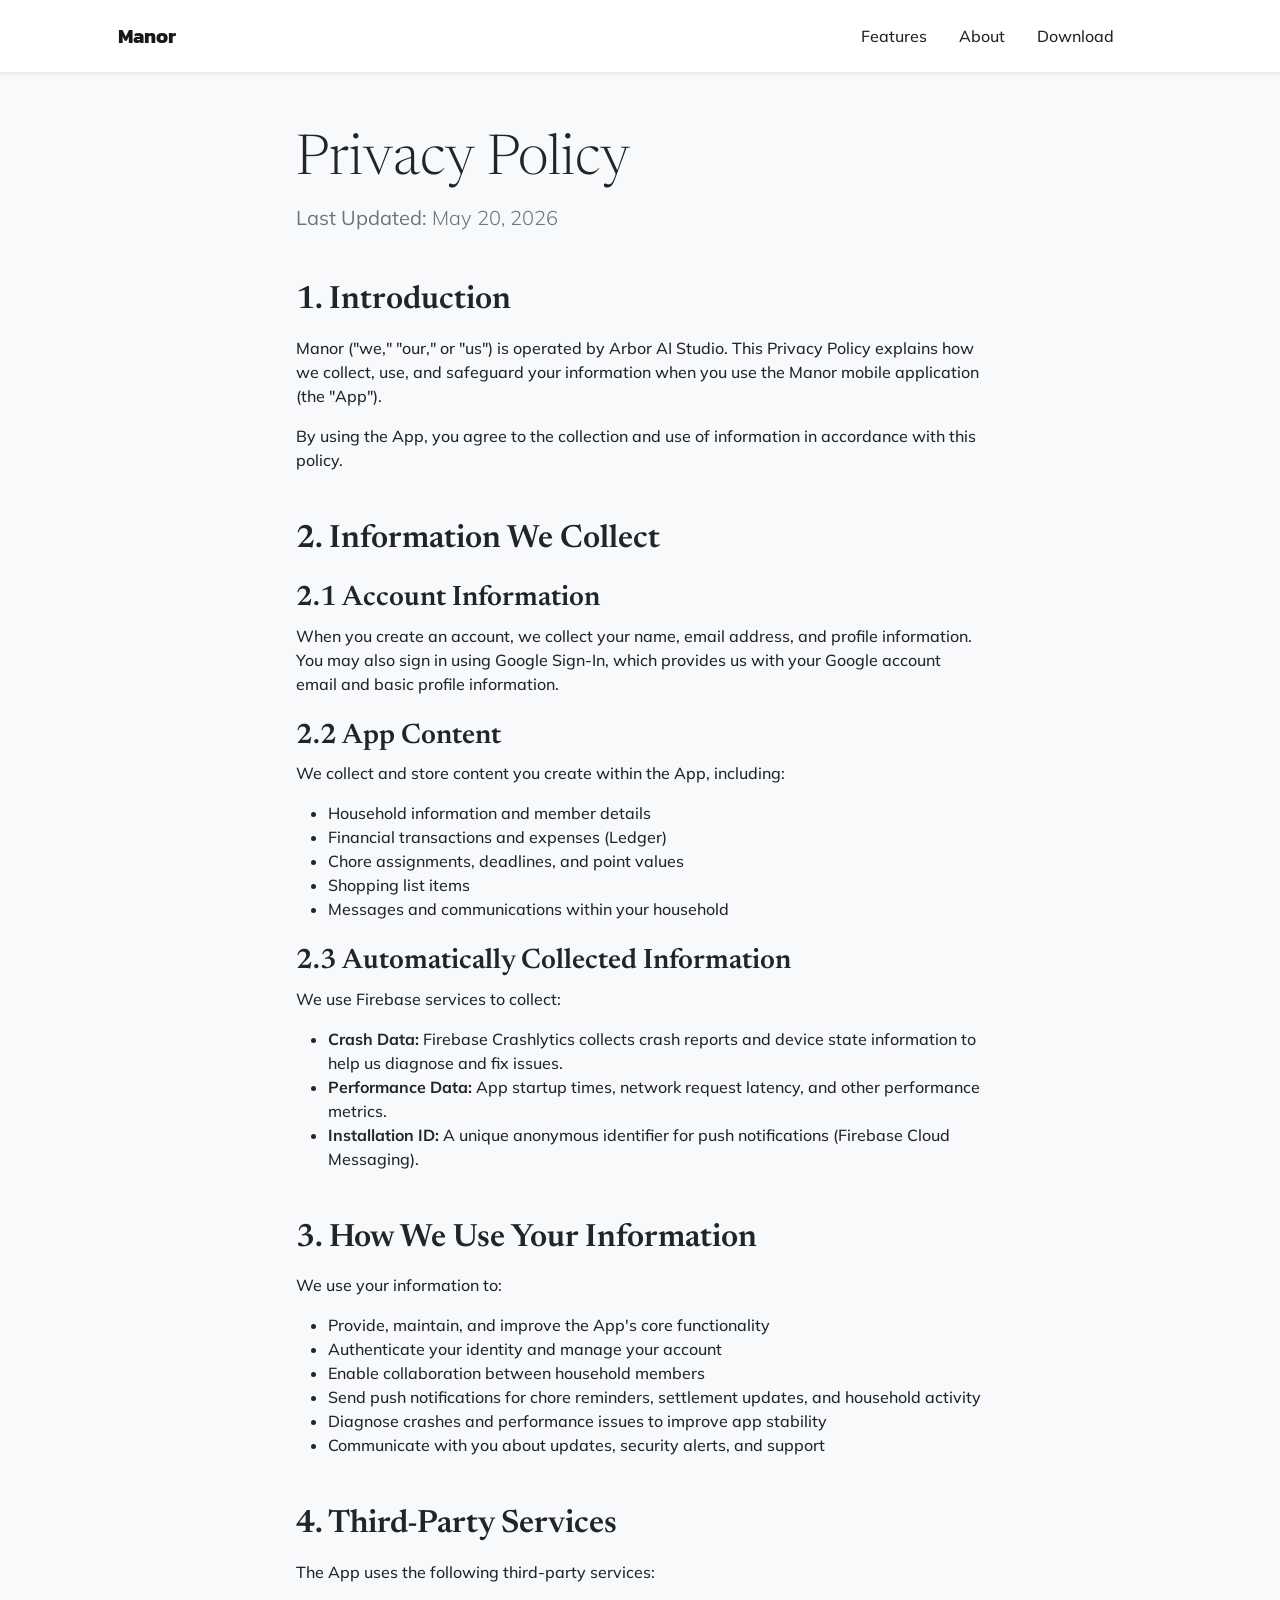
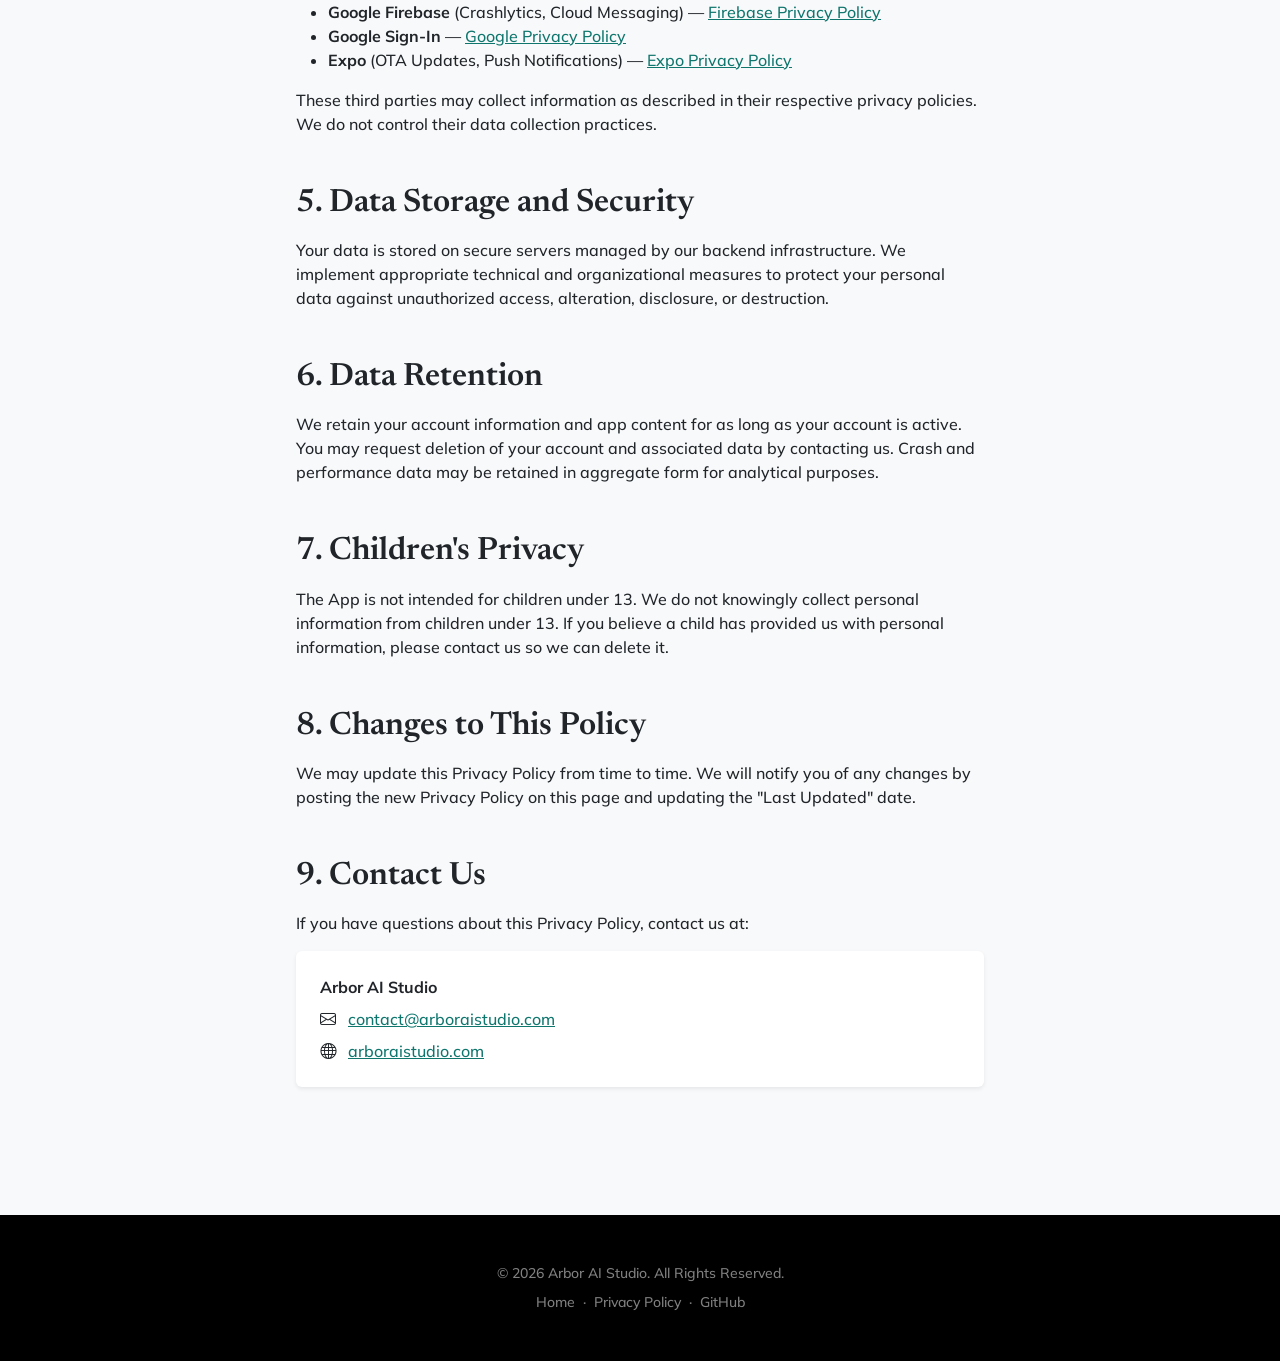
==== privacy/index.html @ 0c05786f "deploy: dc35b5a832e9d84a0e9751e6c43b6b74a2e4d903 arboraistudio/code-manor-home@dc35b5a832e9d84a0e975" ====
<!DOCTYPE html>
<html lang="en">
    <head>
        <meta charset="utf-8" />
        <meta name="viewport" content="width=device-width, initial-scale=1, shrink-to-fit=no" />
        <meta name="description" content="Privacy Policy for Manor — Manage Shared Living" />
        <meta name="author" content="Arbor AI Studio" />
        <title>Privacy Policy — Manor</title>
        <link rel="icon" type="image/x-icon" href="../assets/favicon.ico" />
        <!-- Bootstrap icons-->
        <link href="https://cdn.jsdelivr.net/npm/bootstrap-icons@1.5.0/font/bootstrap-icons.css" rel="stylesheet" />
        <!-- Google fonts-->
        <link rel="preconnect" href="https://fonts.gstatic.com" />
        <link href="https://fonts.googleapis.com/css2?family=Newsreader:ital,wght@0,600;1,600&amp;display=swap" rel="stylesheet" />
        <link href="https://fonts.googleapis.com/css2?family=Mulish:ital,wght@0,300;0,500;0,600;0,700;1,300;1,500;1,600;1,700&amp;display=swap" rel="stylesheet" />
        <link href="https://fonts.googleapis.com/css2?family=Kanit:ital,wght@0,400;1,400&amp;display=swap" rel="stylesheet" />
        <!-- Core theme CSS (includes Bootstrap)-->
        <link href="../css/styles.css" rel="stylesheet" />
    </head>
    <body class="bg-light">
        <!-- Navigation-->
        <nav class="navbar navbar-expand-lg navbar-light fixed-top shadow-sm" id="mainNav">
            <div class="container px-5">
                <a class="navbar-brand fw-bold" href="../">Manor</a>
                <button class="navbar-toggler" type="button" data-bs-toggle="collapse" data-bs-target="#navbarResponsive" aria-controls="navbarResponsive" aria-expanded="false" aria-label="Toggle navigation">
                    Menu
                    <i class="bi-list"></i>
                </button>
                <div class="collapse navbar-collapse" id="navbarResponsive">
                    <ul class="navbar-nav ms-auto me-4 my-3 my-lg-0">
                        <li class="nav-item"><a class="nav-link me-lg-3" href="../#features">Features</a></li>
                        <li class="nav-item"><a class="nav-link me-lg-3" href="../#about">About</a></li>
                        <li class="nav-item"><a class="nav-link me-lg-3" href="../#download">Download</a></li>
                    </ul>
                </div>
            </div>
        </nav>
        <!-- Privacy Policy Content-->
        <section style="padding-top: 8rem">
            <div class="container px-5">
                <div class="row justify-content-center">
                    <div class="col-lg-8">
                        <h1 class="display-4 mb-2">Privacy Policy</h1>
                        <p class="lead text-muted mb-5">
                            <strong>Last Updated:</strong>
                            May 20, 2026
                        </p>
                        <h2 class="mt-5 mb-3">1. Introduction</h2>
                        <p>Manor ("we," "our," or "us") is operated by Arbor AI Studio. This Privacy Policy explains how we collect, use, and safeguard your information when you use the Manor mobile application (the "App").</p>
                        <p>By using the App, you agree to the collection and use of information in accordance with this policy.</p>
                        <h2 class="mt-5 mb-3">2. Information We Collect</h2>
                        <h3 class="mt-4 mb-2">2.1 Account Information</h3>
                        <p>When you create an account, we collect your name, email address, and profile information. You may also sign in using Google Sign-In, which provides us with your Google account email and basic profile information.</p>
                        <h3 class="mt-4 mb-2">2.2 App Content</h3>
                        <p>We collect and store content you create within the App, including:</p>
                        <ul>
                            <li>Household information and member details</li>
                            <li>Financial transactions and expenses (Ledger)</li>
                            <li>Chore assignments, deadlines, and point values</li>
                            <li>Shopping list items</li>
                            <li>Messages and communications within your household</li>
                        </ul>
                        <h3 class="mt-4 mb-2">2.3 Automatically Collected Information</h3>
                        <p>We use Firebase services to collect:</p>
                        <ul>
                            <li>
                                <strong>Crash Data:</strong>
                                Firebase Crashlytics collects crash reports and device state information to help us diagnose and fix issues.
                            </li>
                            <li>
                                <strong>Performance Data:</strong>
                                App startup times, network request latency, and other performance metrics.
                            </li>
                            <li>
                                <strong>Installation ID:</strong>
                                A unique anonymous identifier for push notifications (Firebase Cloud Messaging).
                            </li>
                        </ul>
                        <h2 class="mt-5 mb-3">3. How We Use Your Information</h2>
                        <p>We use your information to:</p>
                        <ul>
                            <li>Provide, maintain, and improve the App's core functionality</li>
                            <li>Authenticate your identity and manage your account</li>
                            <li>Enable collaboration between household members</li>
                            <li>Send push notifications for chore reminders, settlement updates, and household activity</li>
                            <li>Diagnose crashes and performance issues to improve app stability</li>
                            <li>Communicate with you about updates, security alerts, and support</li>
                        </ul>
                        <h2 class="mt-5 mb-3">4. Third-Party Services</h2>
                        <p>The App uses the following third-party services:</p>
                        <ul>
                            <li>
                                <strong>Google Firebase</strong>
                                (Crashlytics, Cloud Messaging) —
                                <a href="https://firebase.google.com/support/privacy" target="_blank">Firebase Privacy Policy</a>
                            </li>
                            <li>
                                <strong>Google Sign-In</strong>
                                —
                                <a href="https://policies.google.com/privacy" target="_blank">Google Privacy Policy</a>
                            </li>
                            <li>
                                <strong>Expo</strong>
                                (OTA Updates, Push Notifications) —
                                <a href="https://expo.dev/privacy" target="_blank">Expo Privacy Policy</a>
                            </li>
                        </ul>
                        <p>These third parties may collect information as described in their respective privacy policies. We do not control their data collection practices.</p>
                        <h2 class="mt-5 mb-3">5. Data Storage and Security</h2>
                        <p>Your data is stored on secure servers managed by our backend infrastructure. We implement appropriate technical and organizational measures to protect your personal data against unauthorized access, alteration, disclosure, or destruction.</p>
                        <h2 class="mt-5 mb-3">6. Data Retention</h2>
                        <p>We retain your account information and app content for as long as your account is active. You may request deletion of your account and associated data by contacting us. Crash and performance data may be retained in aggregate form for analytical purposes.</p>
                        <h2 class="mt-5 mb-3">7. Children's Privacy</h2>
                        <p>The App is not intended for children under 13. We do not knowingly collect personal information from children under 13. If you believe a child has provided us with personal information, please contact us so we can delete it.</p>
                        <h2 class="mt-5 mb-3">8. Changes to This Policy</h2>
                        <p>We may update this Privacy Policy from time to time. We will notify you of any changes by posting the new Privacy Policy on this page and updating the "Last Updated" date.</p>
                        <h2 class="mt-5 mb-3">9. Contact Us</h2>
                        <p>If you have questions about this Privacy Policy, contact us at:</p>
                        <div class="card border-0 shadow-sm mt-3 mb-5">
                            <div class="card-body p-4">
                                <p class="mb-2"><strong>Arbor AI Studio</strong></p>
                                <p class="mb-2">
                                    <i class="bi-envelope me-2"></i>
                                    <a href="mailto:contact@arboraistudio.com">contact@arboraistudio.com</a>
                                </p>
                                <p class="mb-0">
                                    <i class="bi-globe me-2"></i>
                                    <a href="https://arboraistudio.com" target="_blank">arboraistudio.com</a>
                                </p>
                            </div>
                        </div>
                    </div>
                </div>
            </div>
        </section>
        <!-- Footer-->
        <footer class="bg-black text-center py-5">
            <div class="container px-5">
                <div class="text-white-50 small">
                    <div class="mb-2">&copy; 2026 Arbor AI Studio. All Rights Reserved.</div>
                    <a href="../">Home</a>
                    <span class="mx-1">&middot;</span>
                    <a href="#">Privacy Policy</a>
                    <span class="mx-1">&middot;</span>
                    <a href="https://github.com/arboraistudio/manor-home" target="_blank">GitHub</a>
                </div>
            </div>
        </footer>
        <!-- Bootstrap core JS-->
        <script src="https://cdn.jsdelivr.net/npm/bootstrap@5.2.3/dist/js/bootstrap.bundle.min.js"></script>
        <!-- Core theme JS-->
        <script src="../js/scripts.js"></script>
    </body>
</html>
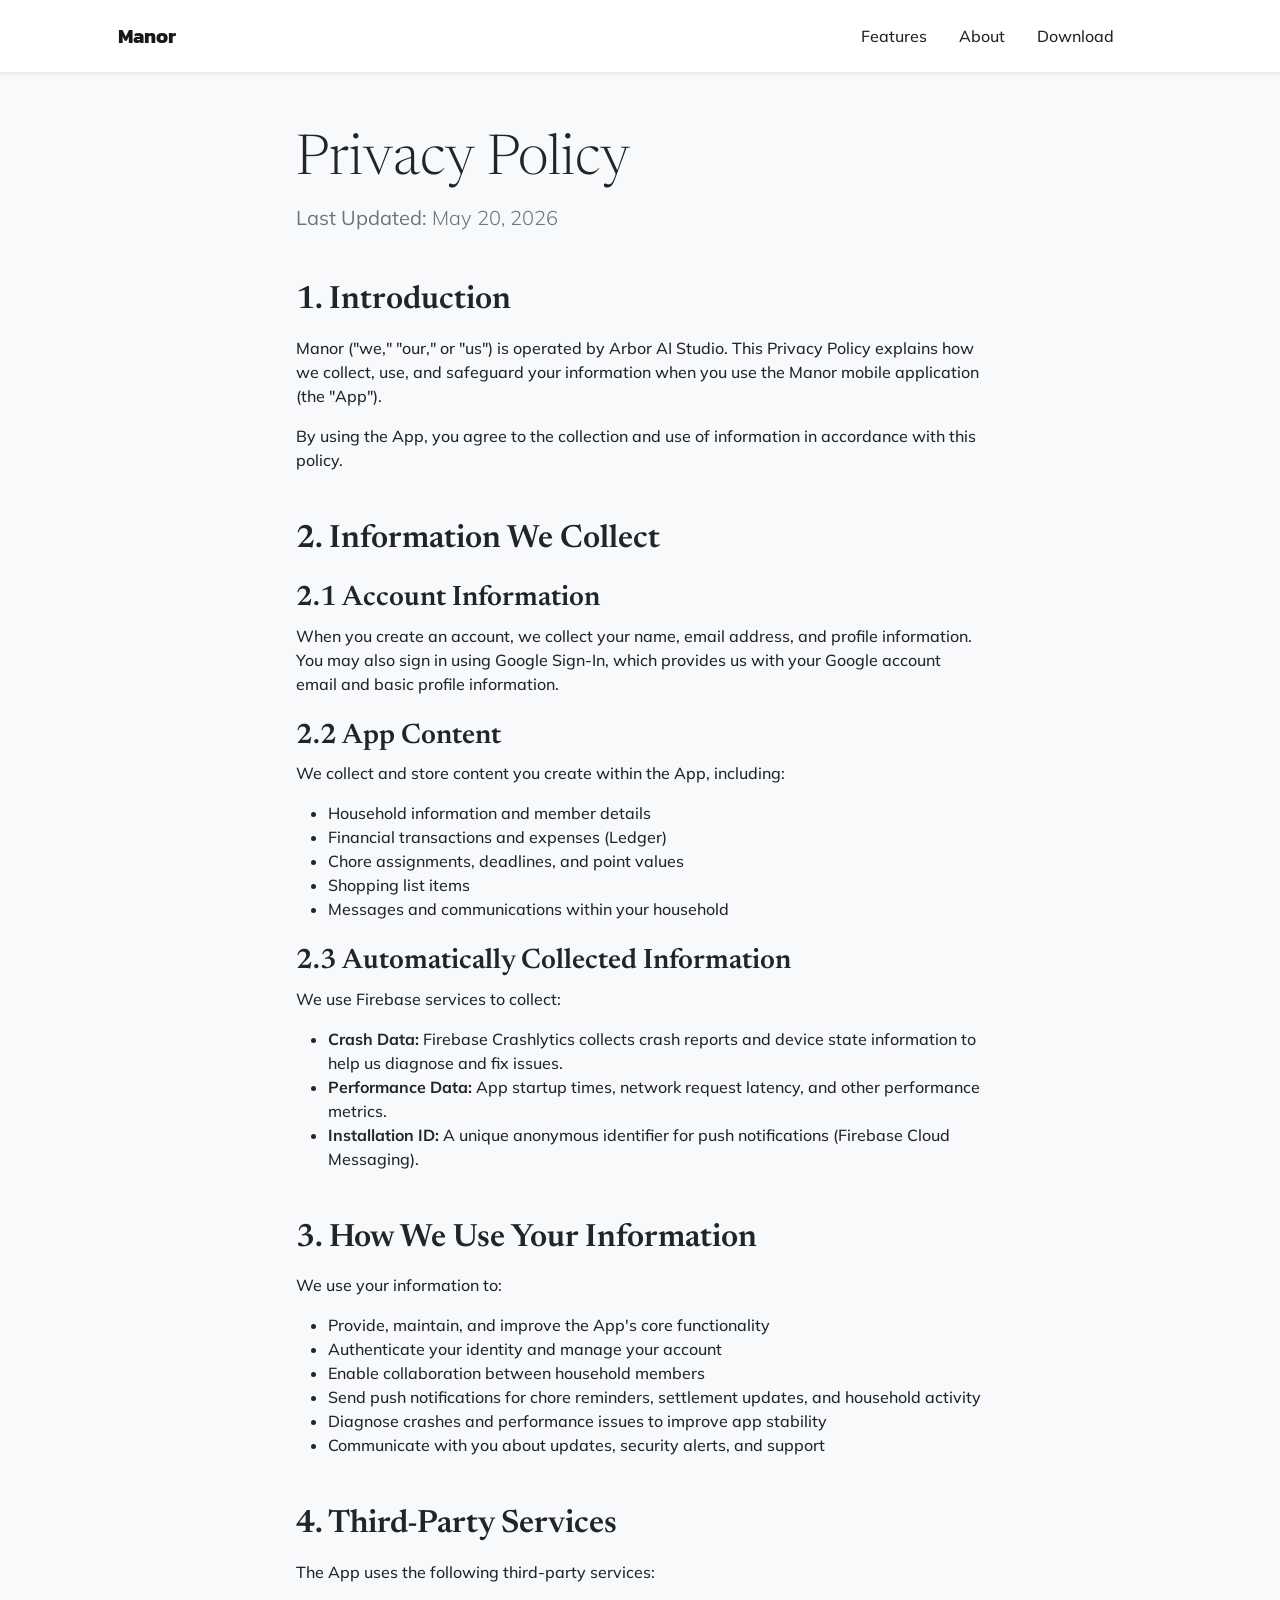
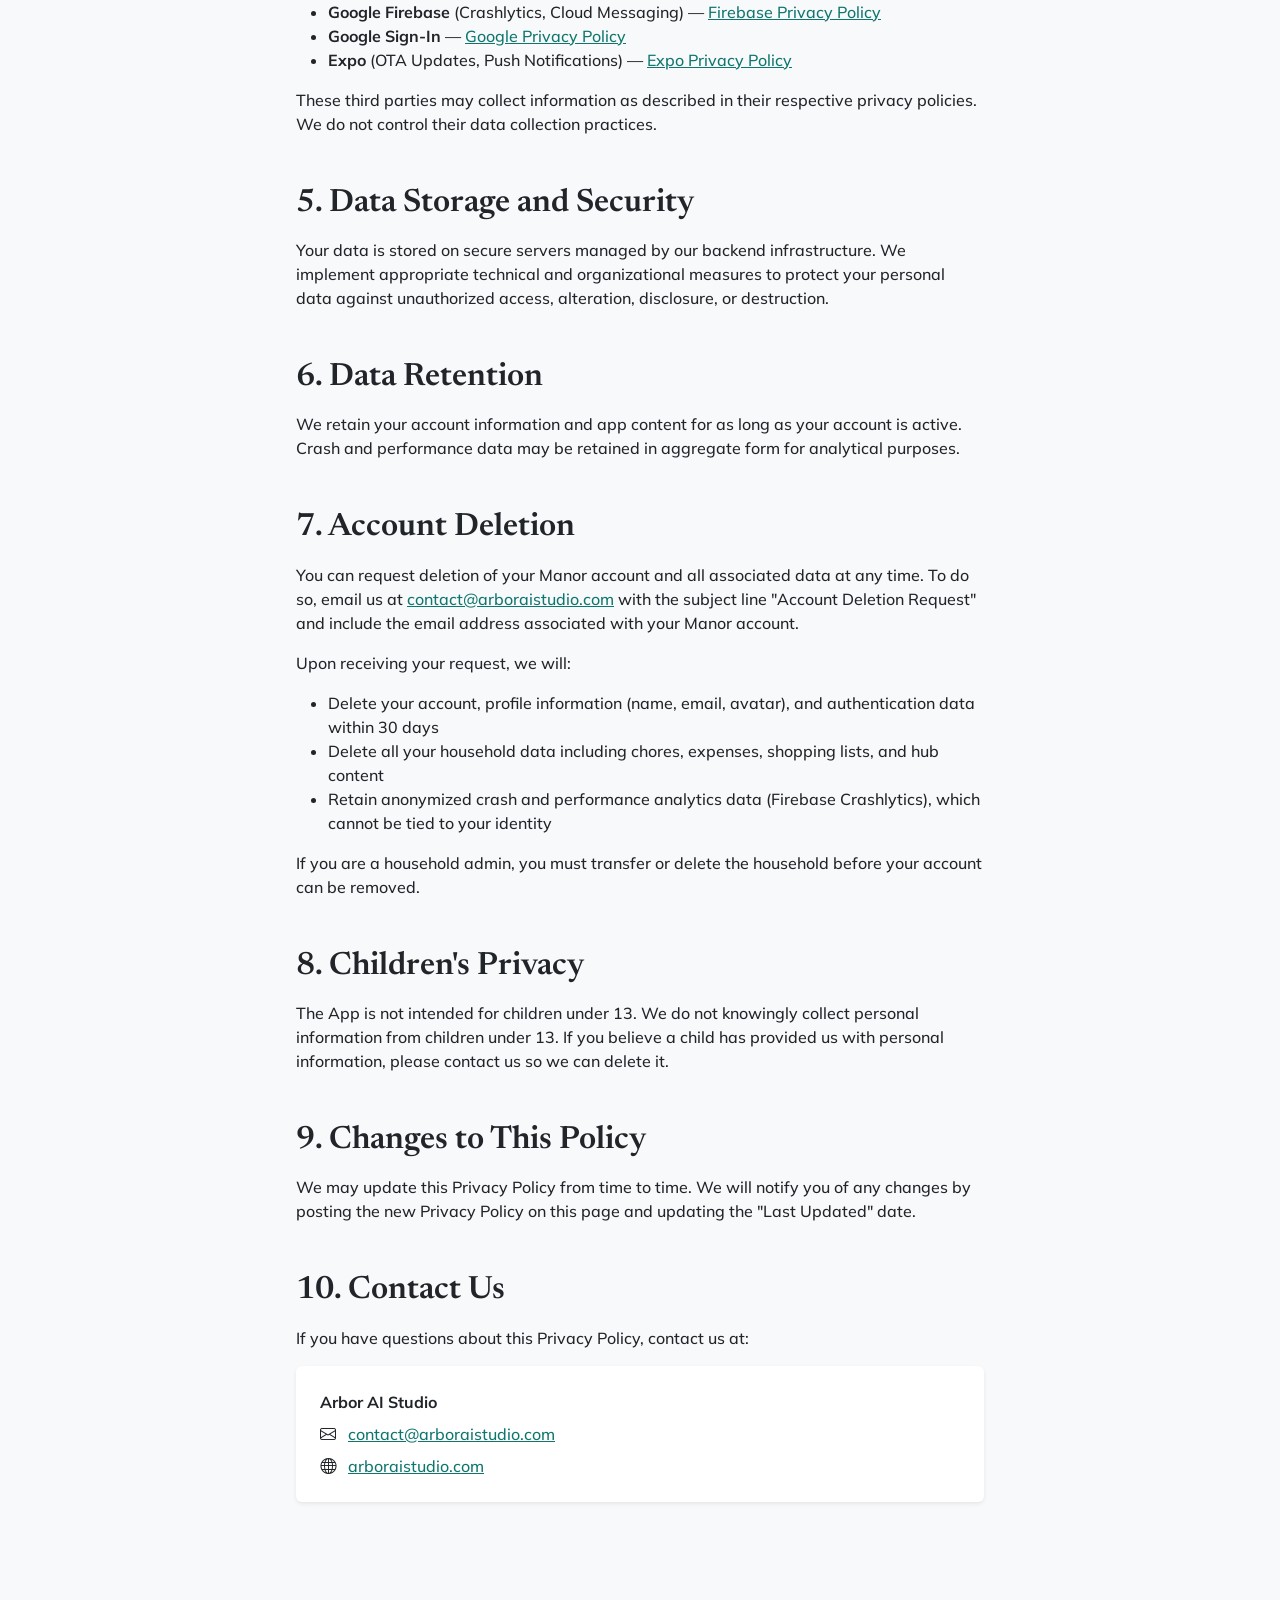
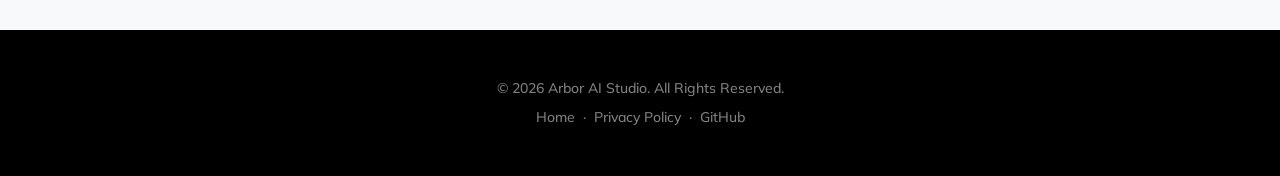
==== commit 7912b536: "deploy: 6ab7d1cbb185887974c7af9cdd8967700ecde049 arboraistudio/code-manor-home@6ab7d1cbb185887974c7a" ====
--- a/privacy/index.html
+++ b/privacy/index.html
@@ -109,12 +109,25 @@
                         <h2 class="mt-5 mb-3">5. Data Storage and Security</h2>
                         <p>Your data is stored on secure servers managed by our backend infrastructure. We implement appropriate technical and organizational measures to protect your personal data against unauthorized access, alteration, disclosure, or destruction.</p>
                         <h2 class="mt-5 mb-3">6. Data Retention</h2>
-                        <p>We retain your account information and app content for as long as your account is active. You may request deletion of your account and associated data by contacting us. Crash and performance data may be retained in aggregate form for analytical purposes.</p>
-                        <h2 class="mt-5 mb-3">7. Children's Privacy</h2>
+                        <p>We retain your account information and app content for as long as your account is active. Crash and performance data may be retained in aggregate form for analytical purposes.</p>
+                        <h2 class="mt-5 mb-3">7. Account Deletion</h2>
+                        <p>
+                            You can request deletion of your Manor account and all associated data at any time. To do so, email us at
+                            <a href="mailto:contact@arboraistudio.com">contact@arboraistudio.com</a>
+                            with the subject line "Account Deletion Request" and include the email address associated with your Manor account.
+                        </p>
+                        <p>Upon receiving your request, we will:</p>
+                        <ul>
+                            <li>Delete your account, profile information (name, email, avatar), and authentication data within 30 days</li>
+                            <li>Delete all your household data including chores, expenses, shopping lists, and hub content</li>
+                            <li>Retain anonymized crash and performance analytics data (Firebase Crashlytics), which cannot be tied to your identity</li>
+                        </ul>
+                        <p>If you are a household admin, you must transfer or delete the household before your account can be removed.</p>
+                        <h2 class="mt-5 mb-3">8. Children's Privacy</h2>
                         <p>The App is not intended for children under 13. We do not knowingly collect personal information from children under 13. If you believe a child has provided us with personal information, please contact us so we can delete it.</p>
-                        <h2 class="mt-5 mb-3">8. Changes to This Policy</h2>
+                        <h2 class="mt-5 mb-3">9. Changes to This Policy</h2>
                         <p>We may update this Privacy Policy from time to time. We will notify you of any changes by posting the new Privacy Policy on this page and updating the "Last Updated" date.</p>
-                        <h2 class="mt-5 mb-3">9. Contact Us</h2>
+                        <h2 class="mt-5 mb-3">10. Contact Us</h2>
                         <p>If you have questions about this Privacy Policy, contact us at:</p>
                         <div class="card border-0 shadow-sm mt-3 mb-5">
                             <div class="card-body p-4">
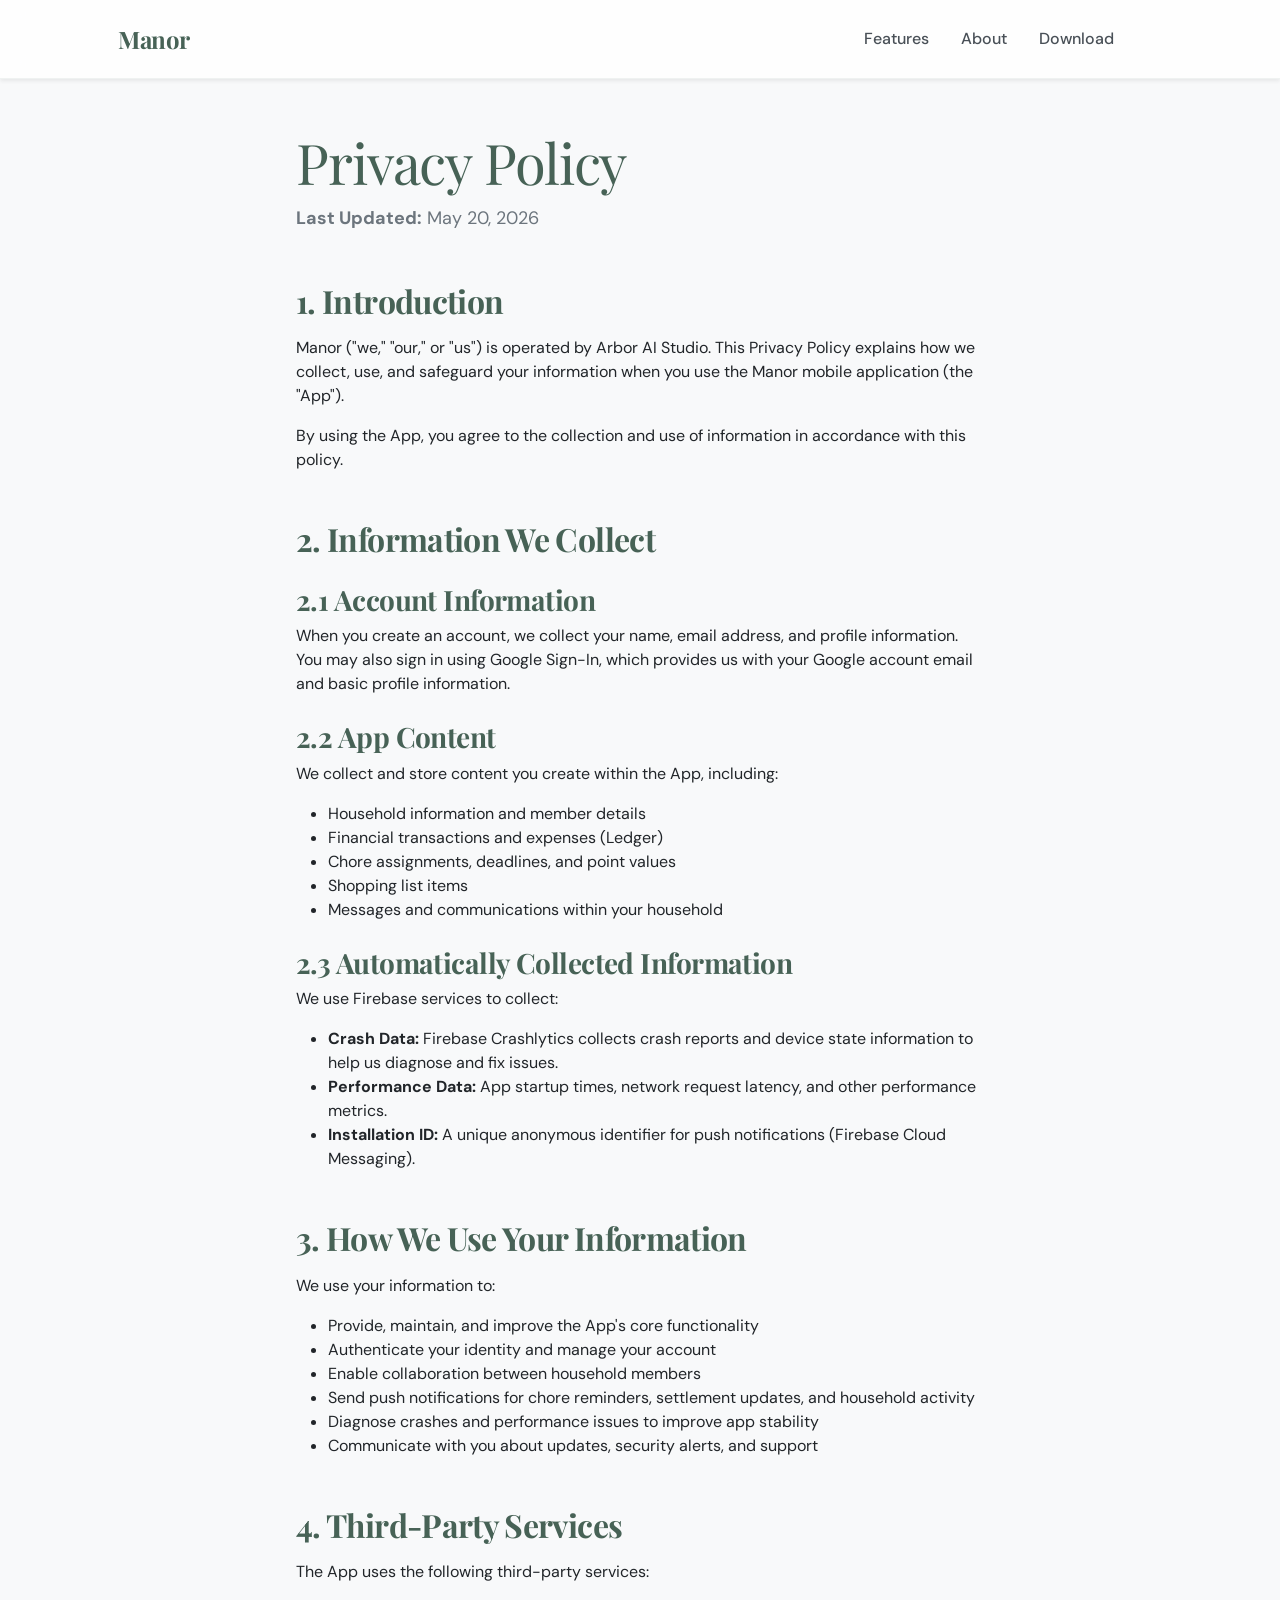
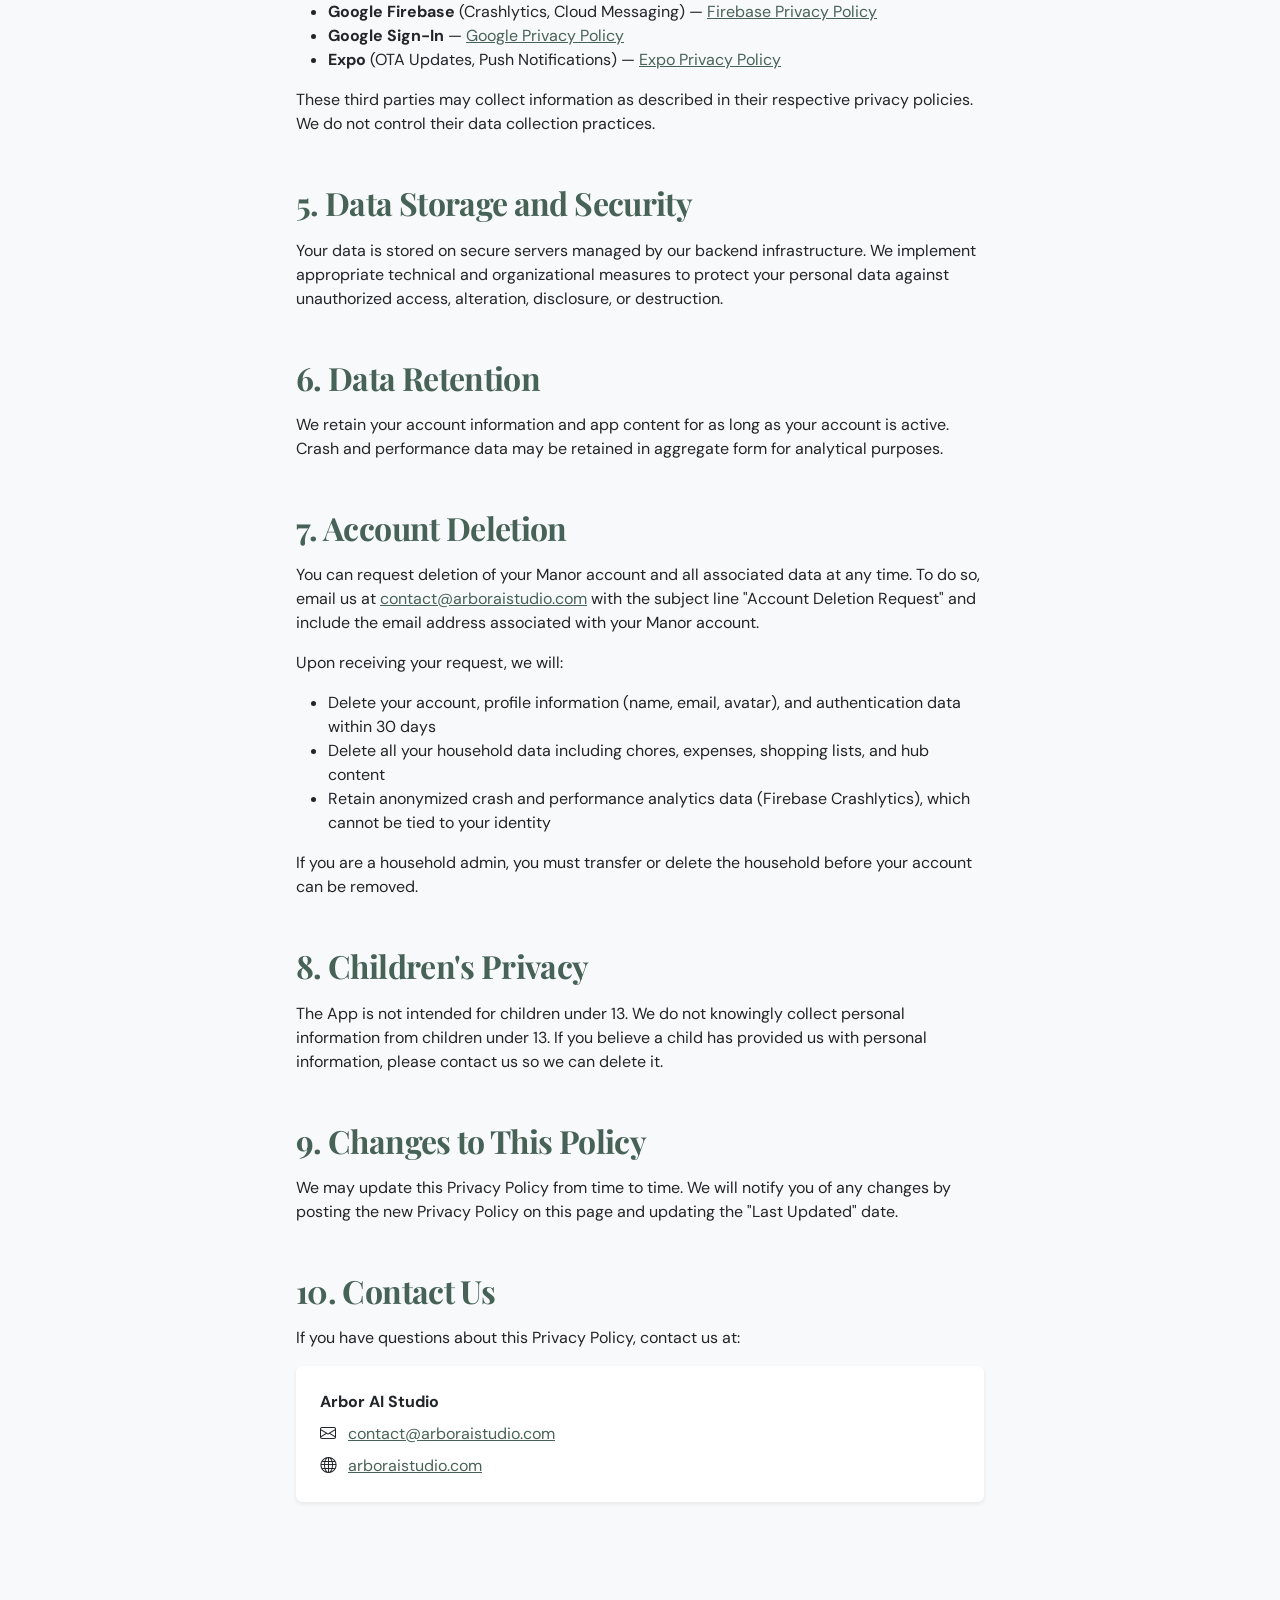
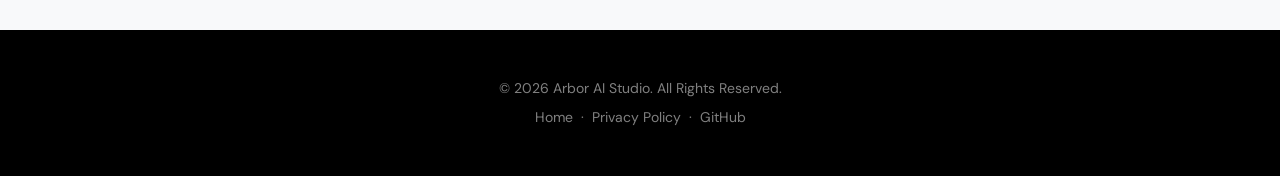
==== commit 4e0b637a: "deploy: ad12b8e1f8e2d6a8574f81cf4b281a38643568ac arboraistudio/code-manor-home@ad12b8e1f8e2d6a8574f8" ====
--- a/privacy/index.html
+++ b/privacy/index.html
@@ -10,10 +10,8 @@
         <!-- Bootstrap icons-->
         <link href="https://cdn.jsdelivr.net/npm/bootstrap-icons@1.5.0/font/bootstrap-icons.css" rel="stylesheet" />
         <!-- Google fonts-->
-        <link rel="preconnect" href="https://fonts.gstatic.com" />
-        <link href="https://fonts.googleapis.com/css2?family=Newsreader:ital,wght@0,600;1,600&amp;display=swap" rel="stylesheet" />
-        <link href="https://fonts.googleapis.com/css2?family=Mulish:ital,wght@0,300;0,500;0,600;0,700;1,300;1,500;1,600;1,700&amp;display=swap" rel="stylesheet" />
-        <link href="https://fonts.googleapis.com/css2?family=Kanit:ital,wght@0,400;1,400&amp;display=swap" rel="stylesheet" />
+        <link href="https://fonts.googleapis.com/css2?family=Playfair+Display:ital,wght@0,600;0,700;1,600&amp;display=swap" rel="stylesheet" />
+        <link href="https://fonts.googleapis.com/css2?family=DM+Sans:ital,opsz,wght@0,9..40,300;0,9..40,400;0,9..40,500;0,9..40,600;0,9..40,700;1,9..40,400;1,9..40,600&amp;display=swap" rel="stylesheet" />
         <!-- Core theme CSS (includes Bootstrap)-->
         <link href="../css/styles.css" rel="stylesheet" />
     </head>
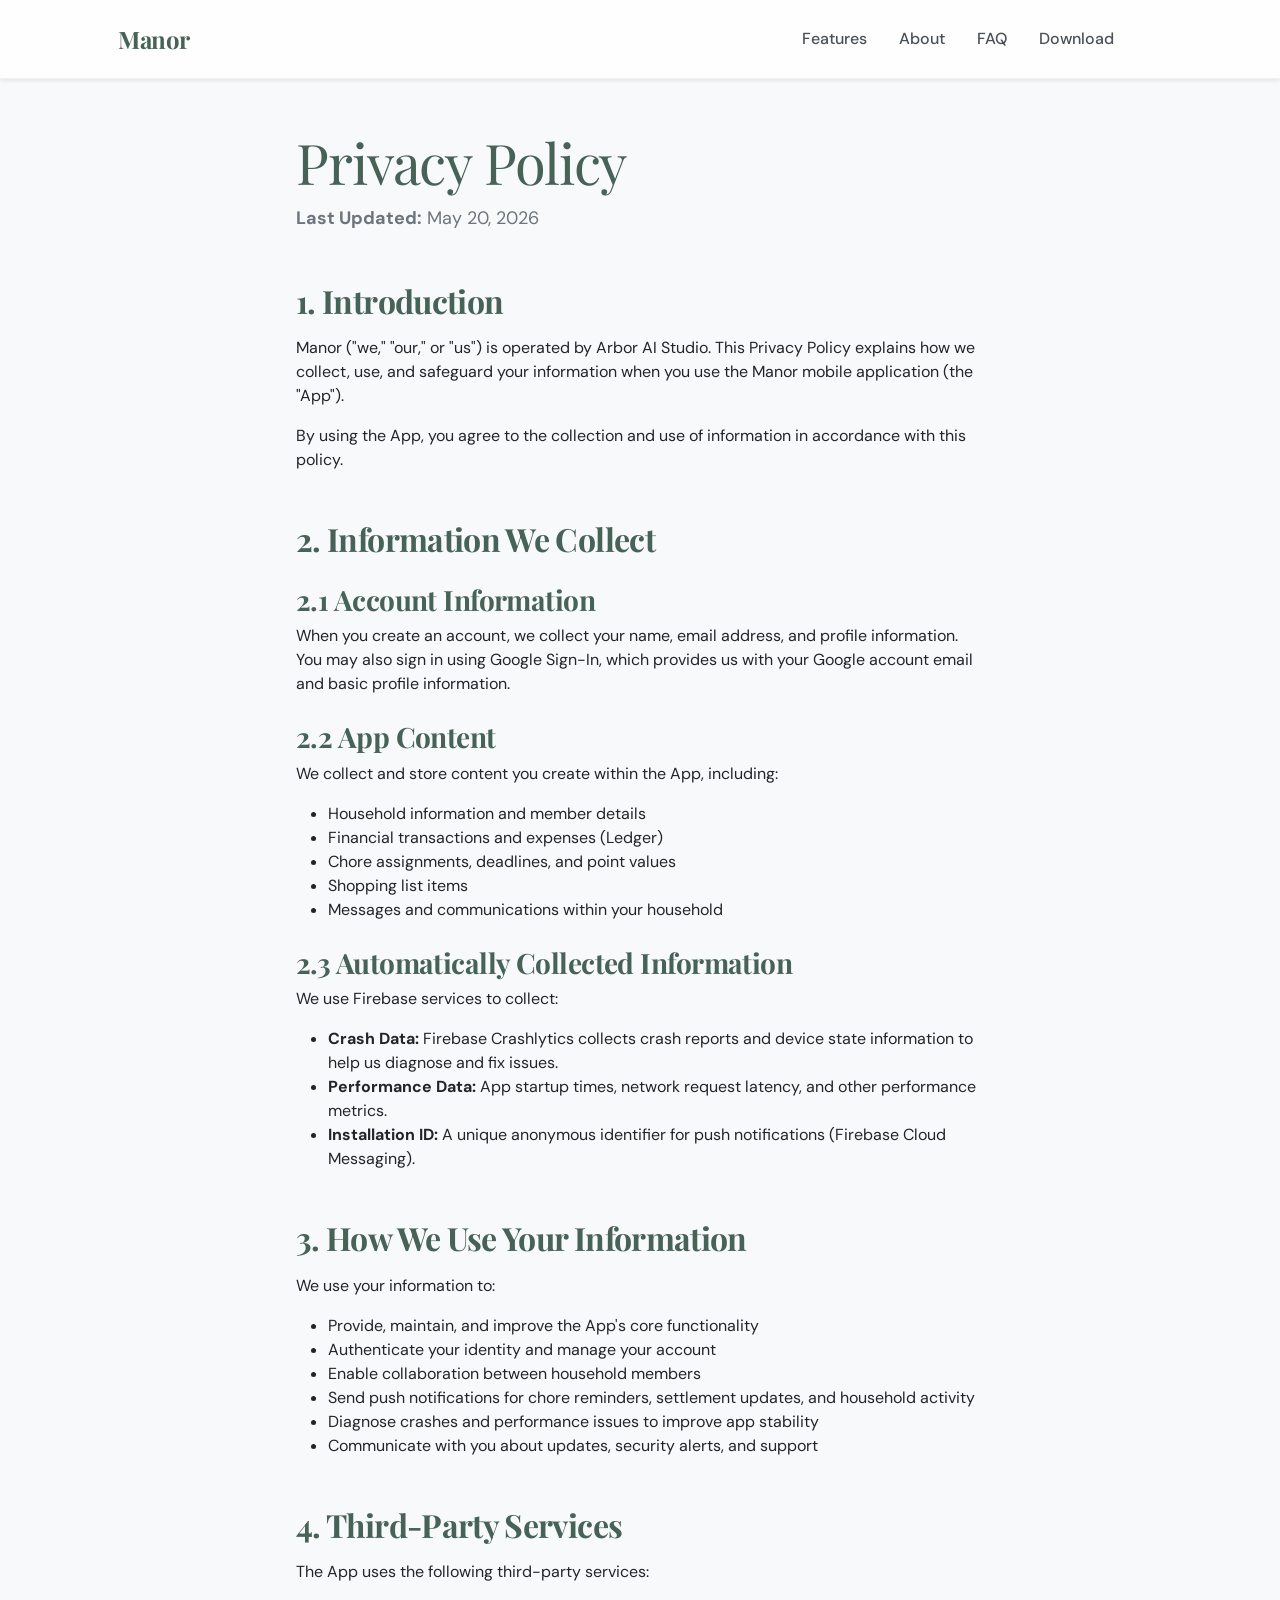
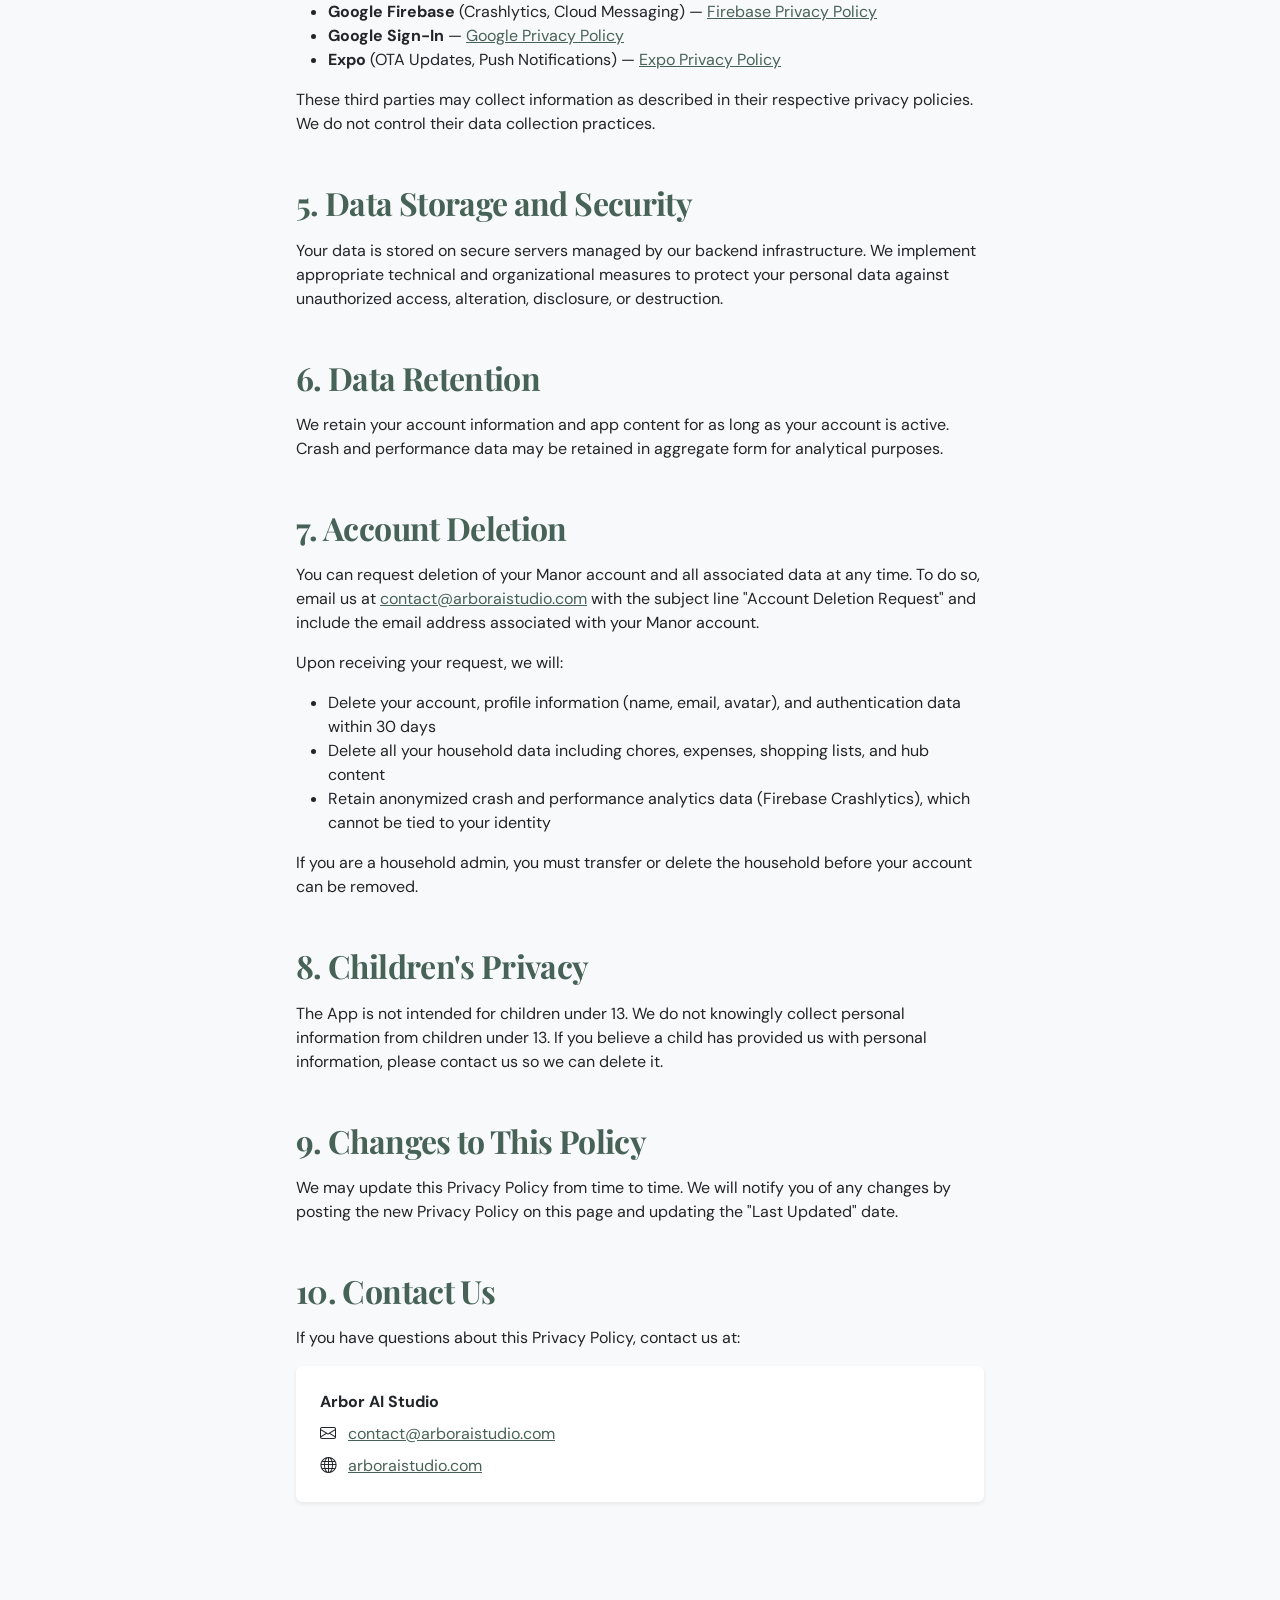
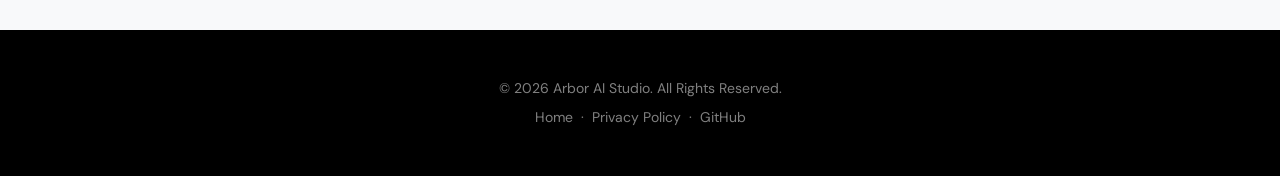
==== commit 7c6bdd5e: "deploy: 386f7fe281b1ff2c6685fb148700cc509c88eb15 arboraistudio/code-manor-home@386f7fe281b1ff2c6685f" ====
--- a/privacy/index.html
+++ b/privacy/index.html
@@ -3,9 +3,20 @@
     <head>
         <meta charset="utf-8" />
         <meta name="viewport" content="width=device-width, initial-scale=1, shrink-to-fit=no" />
-        <meta name="description" content="Privacy Policy for Manor — Manage Shared Living" />
+        <meta name="description" content="Privacy Policy for Manor, the shared living app from Arbor AI Studio for household expenses, chores, shopping lists, and household updates." />
         <meta name="author" content="Arbor AI Studio" />
-        <title>Privacy Policy — Manor</title>
+        <meta name="robots" content="index, follow, max-snippet:-1" />
+        <title>Privacy Policy - Manor Shared Living App</title>
+        <link rel="canonical" href="https://manor.arboraistudio.com/privacy/" />
+        <meta property="og:locale" content="en_US" />
+        <meta property="og:type" content="article" />
+        <meta property="og:site_name" content="Manor" />
+        <meta property="og:title" content="Privacy Policy - Manor Shared Living App" />
+        <meta property="og:description" content="Privacy Policy for Manor, the shared living app from Arbor AI Studio for household expenses, chores, shopping lists, and household updates." />
+        <meta property="og:url" content="https://manor.arboraistudio.com/privacy/" />
+        <meta name="twitter:card" content="summary" />
+        <meta name="twitter:title" content="Privacy Policy - Manor Shared Living App" />
+        <meta name="twitter:description" content="Privacy Policy for Manor, the shared living app from Arbor AI Studio for household expenses, chores, shopping lists, and household updates." />
         <link rel="icon" type="image/x-icon" href="../assets/favicon.ico" />
         <!-- Bootstrap icons-->
         <link href="https://cdn.jsdelivr.net/npm/bootstrap-icons@1.5.0/font/bootstrap-icons.css" rel="stylesheet" />
@@ -14,6 +25,33 @@
         <link href="https://fonts.googleapis.com/css2?family=DM+Sans:ital,opsz,wght@0,9..40,300;0,9..40,400;0,9..40,500;0,9..40,600;0,9..40,700;1,9..40,400;1,9..40,600&amp;display=swap" rel="stylesheet" />
         <!-- Core theme CSS (includes Bootstrap)-->
         <link href="../css/styles.css" rel="stylesheet" />
+        <script type="application/ld+json">
+            {
+                "@context": "https://schema.org",
+                "@graph": [
+                    { "@type": "Organization", "@id": "https://manor.arboraistudio.com/#organization", "name": "Arbor AI Studio", "url": "https://arboraistudio.com" },
+                    { "@type": "WebPage", "@id": "https://manor.arboraistudio.com/privacy/#webpage", "url": "https://manor.arboraistudio.com/privacy/", "name": "Privacy Policy - Manor Shared Living App", "description": "Privacy Policy for Manor, the shared living app from Arbor AI Studio for household expenses, chores, shopping lists, and household updates.", "isPartOf": { "@id": "https://manor.arboraistudio.com/#website" }, "about": { "@id": "https://manor.arboraistudio.com/#app" }, "publisher": { "@id": "https://manor.arboraistudio.com/#organization" }, "dateModified": "2026-05-20", "inLanguage": "en-US" },
+                    {
+                        "@type": "BreadcrumbList",
+                        "@id": "https://manor.arboraistudio.com/privacy/#breadcrumb",
+                        "itemListElement": [
+                            { "@type": "ListItem", "position": 1, "name": "Manor", "item": "https://manor.arboraistudio.com/" },
+                            { "@type": "ListItem", "position": 2, "name": "Privacy Policy", "item": "https://manor.arboraistudio.com/privacy/" }
+                        ]
+                    }
+                ]
+            }
+        </script>
+        <!-- Google Analytics-->
+        <script async src="https://www.googletagmanager.com/gtag/js?id=G-02DD9RN6KQ"></script>
+        <script>
+            window.dataLayer = window.dataLayer || [];
+            function gtag() {
+                dataLayer.push(arguments);
+            }
+            gtag('js', new Date());
+            gtag('config', 'G-02DD9RN6KQ');
+        </script>
     </head>
     <body class="bg-light">
         <!-- Navigation-->
@@ -28,6 +66,7 @@
                     <ul class="navbar-nav ms-auto me-4 my-3 my-lg-0">
                         <li class="nav-item"><a class="nav-link me-lg-3" href="../#features">Features</a></li>
                         <li class="nav-item"><a class="nav-link me-lg-3" href="../#about">About</a></li>
+                        <li class="nav-item"><a class="nav-link me-lg-3" href="../#faq">FAQ</a></li>
                         <li class="nav-item"><a class="nav-link me-lg-3" href="../#download">Download</a></li>
                     </ul>
                 </div>
